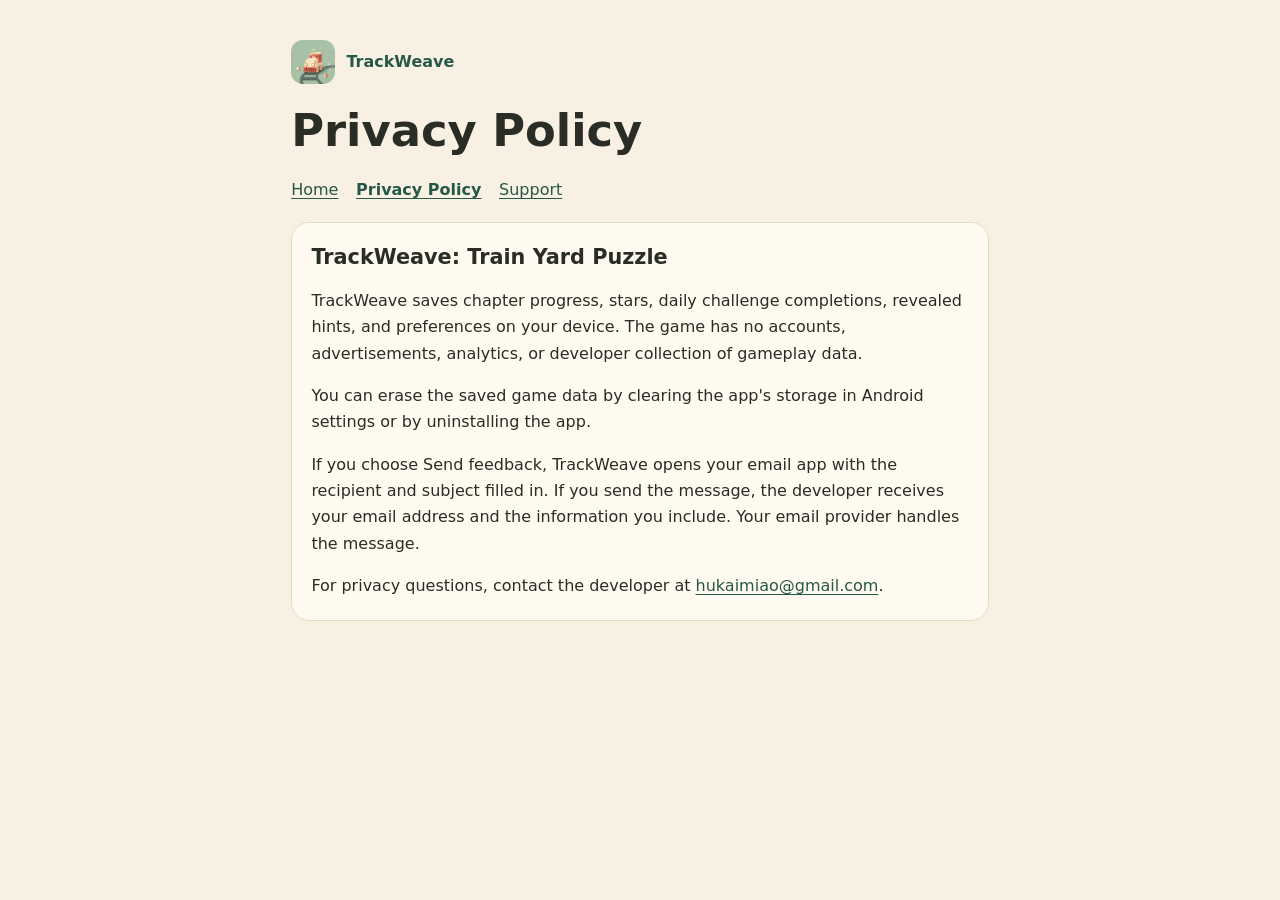
==== privacy.html @ 43ff8570 "Add files via upload" ====
<!doctype html>
<html lang="en">
<head>
  <meta charset="utf-8">
  <meta name="viewport" content="width=device-width, initial-scale=1">
  <meta name="description" content="Privacy policy for TrackWeave: Train Yard Puzzle.">
  <title>Privacy Policy · TrackWeave</title>
  <link rel="stylesheet" href="style.css">
</head>
<body>
  <header>
    <a class="brand" href="index.html"><img src="logo.png" width="44" height="44" alt="">TrackWeave</a>
    <h1>Privacy Policy</h1>
    <nav aria-label="Site navigation">
      <a href="index.html">Home</a>
      <a href="privacy.html" aria-current="page">Privacy Policy</a>
      <a href="support.html">Support</a>
    </nav>
  </header>
  <main>
    <section>
      <h2>TrackWeave: Train Yard Puzzle</h2>
      <p>TrackWeave saves chapter progress, stars, daily challenge completions, revealed hints, and preferences on your device. The game has no accounts, advertisements, analytics, or developer collection of gameplay data.</p>
      <p>You can erase the saved game data by clearing the app's storage in Android settings or by uninstalling the app.</p>
      <p>If you choose Send feedback, TrackWeave opens your email app with the recipient and subject filled in. If you send the message, the developer receives your email address and the information you include. Your email provider handles the message.</p>
      <p>For privacy questions, contact the developer at <a href="mailto:hukaimiao@gmail.com">hukaimiao@gmail.com</a>.</p>
    </section>
  </main>
</body>
</html>
---- style.css ----
:root {
  color-scheme: light dark;
  --background: #f8f1e3;
  --paper: #fffaef;
  --ink: #292d25;
  --green: #265848;
  --outline: #e3dcbe;
  background: var(--background);
  color: var(--ink);
}
* { box-sizing: border-box; }
body { font: 1rem/1.65 system-ui, sans-serif; margin: auto; max-width: 46rem; padding: 2.5rem 1.2rem 3.5rem; }
h1 { font-size: clamp(1.85rem, 6vw, 2.8rem); line-height: 1.1; margin: .3em 0 .5em; }
h2 { font-size: 1.3rem; line-height: 1.25; }
a { color: var(--green); text-underline-offset: .18em; overflow-wrap: anywhere; }
nav { display: flex; flex-wrap: wrap; gap: .4rem 1.1rem; }
[aria-current="page"] { font-weight: 750; }
section { background: var(--paper); border: 1px solid var(--outline); border-radius: 18px; margin-top: 1.15rem; padding: .25rem 1.2rem; }
.brand { display: inline-flex; align-items: center; gap: .7rem; text-decoration: none; font-weight: 750; }
.brand img { border-radius: 27%; }
@media (prefers-color-scheme: dark) {
  :root { --background: #101714; --paper: #19231f; --ink: #f4ebd4; --green: #c0e3b6; --outline: #344740; }
}
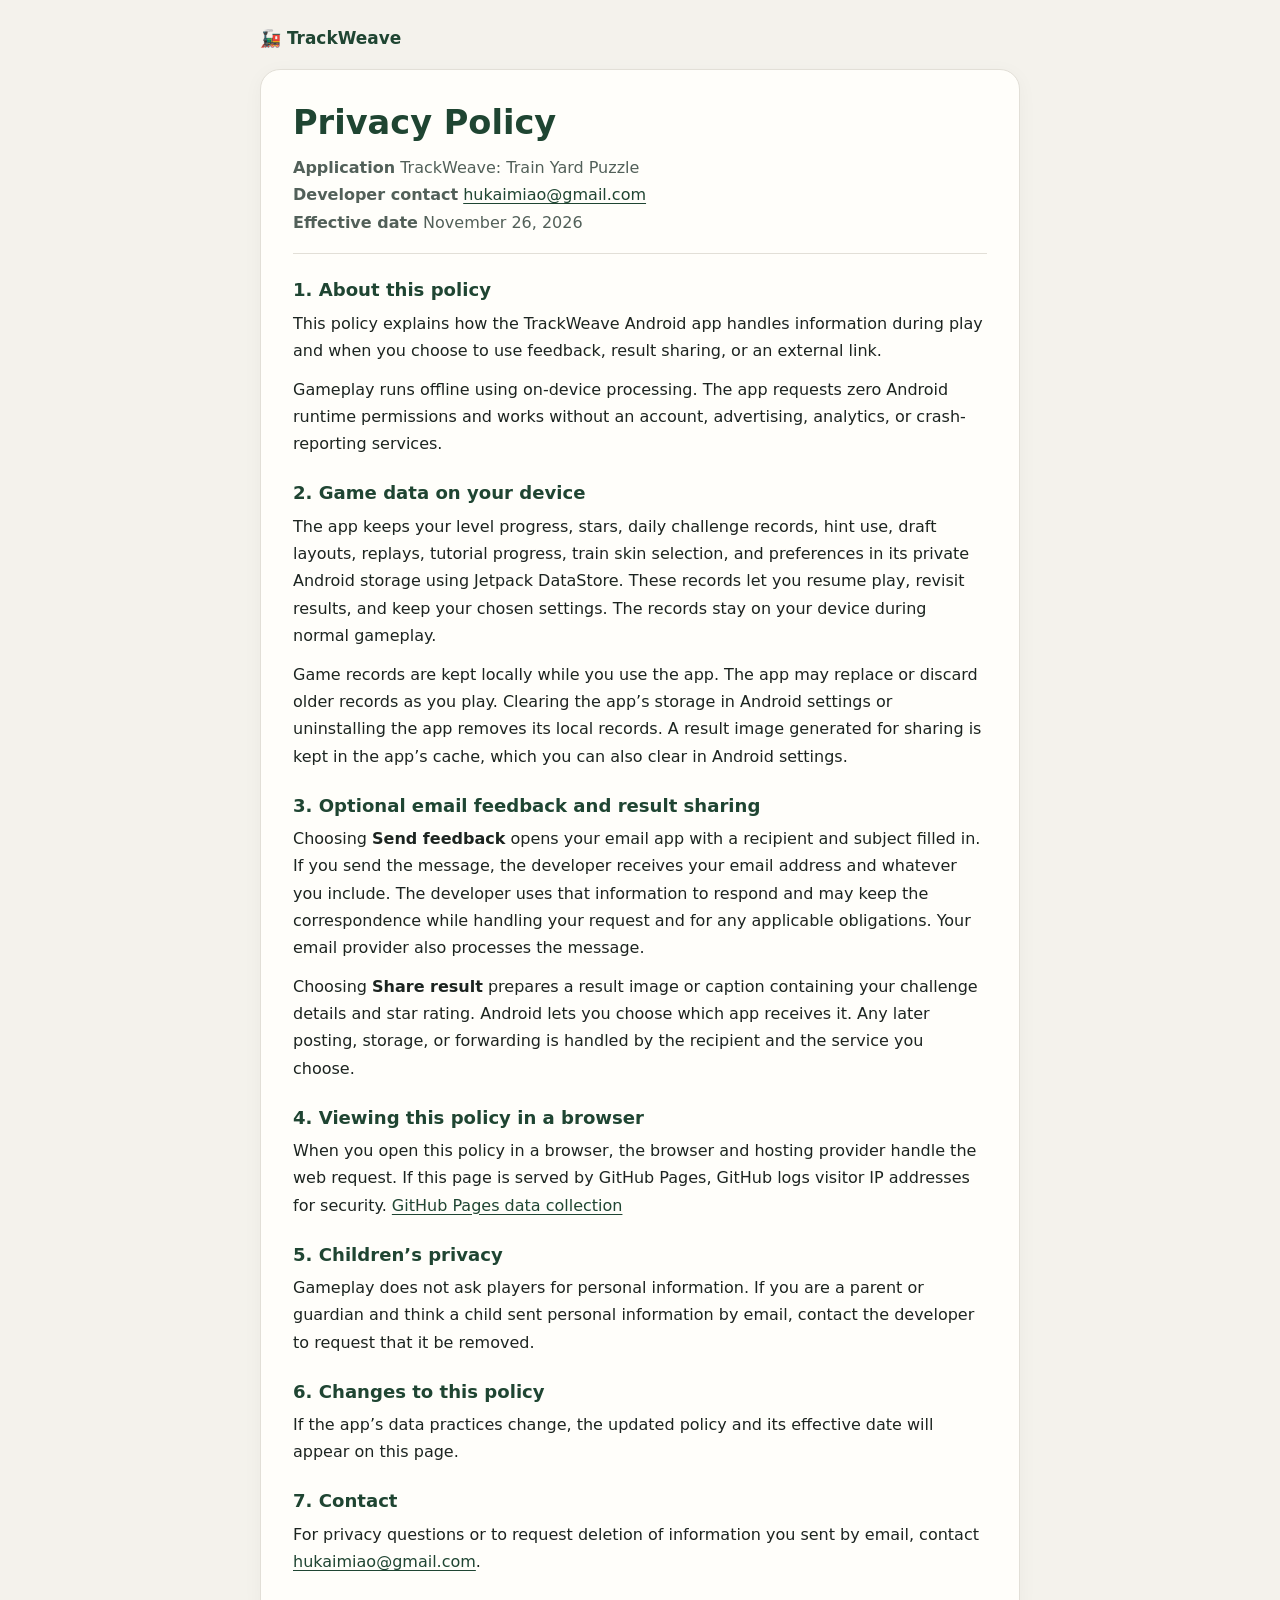
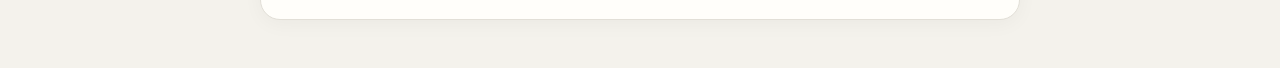
==== commit 6c91cfbb: "Update privacy.html" ====
--- a/privacy.html
+++ b/privacy.html
@@ -3,28 +3,93 @@
 <head>
   <meta charset="utf-8">
   <meta name="viewport" content="width=device-width, initial-scale=1">
-  <meta name="description" content="Privacy policy for TrackWeave: Train Yard Puzzle.">
-  <title>Privacy Policy · TrackWeave</title>
-  <link rel="stylesheet" href="style.css">
+  <meta name="description" content="Privacy policy for the TrackWeave: Train Yard Puzzle Android app.">
+  <title>Privacy Policy · TrackWeave: Train Yard Puzzle</title>
+  <style>
+    :root {
+      color-scheme: light dark;
+      --background: #f4f2ec;
+      --card: #fffefa;
+      --primary: #1f4532;
+      --soft: #e3ede7;
+      --ink: #1c2420;
+      --muted: #526059;
+      --border: #e2dfd7;
+      background: var(--background);
+      color: var(--ink);
+    }
+    * { box-sizing: border-box; }
+    body { margin: 0; font: 1rem/1.7 system-ui, sans-serif; }
+    .container { width: min(100% - 2rem, 47.5rem); margin: 1.5rem auto 3rem; }
+    .top-bar { margin-bottom: 1rem; }
+    .brand { color: var(--primary); font-size: 1.06rem; font-weight: 750; }
+    a:focus-visible { outline: 2px solid var(--primary); outline-offset: 3px; }
+    .card {
+      padding: clamp(1.125rem, 4vw, 2rem);
+      border: 1px solid var(--border);
+      border-radius: 1.25rem;
+      background: var(--card);
+      box-shadow: 0 4px 20px #1c24200a;
+    }
+    h1, h2 { color: var(--primary); line-height: 1.25; }
+    h1 { margin: 0 0 .65rem; font-size: clamp(1.7rem, 5vw, 2.1rem); }
+    h2 { margin: 1.55rem 0 .5rem; font-size: 1.13rem; }
+    p { margin: 0 0 .75rem; }
+    .meta { margin-bottom: 1.4rem; padding-bottom: 1.1rem; color: var(--muted); border-bottom: 1px solid var(--border); }
+    a { color: var(--primary); text-underline-offset: .16em; overflow-wrap: anywhere; }
+    @media (prefers-color-scheme: dark) {
+      :root {
+        --background: #151d1a;
+        --card: #1d2924;
+        --primary: #bfe0cc;
+        --soft: #2c4037;
+        --ink: #f1f5ef;
+        --muted: #bdcbc3;
+        --border: #394c43;
+      }
+    }
+  </style>
 </head>
 <body>
-  <header>
-    <a class="brand" href="index.html"><img src="logo.png" width="44" height="44" alt="">TrackWeave</a>
-    <h1>Privacy Policy</h1>
-    <nav aria-label="Site navigation">
-      <a href="index.html">Home</a>
-      <a href="privacy.html" aria-current="page">Privacy Policy</a>
-      <a href="support.html">Support</a>
-    </nav>
-  </header>
-  <main>
-    <section>
-      <h2>TrackWeave: Train Yard Puzzle</h2>
-      <p>TrackWeave saves chapter progress, stars, daily challenge completions, revealed hints, and preferences on your device. The game has no accounts, advertisements, analytics, or developer collection of gameplay data.</p>
-      <p>You can erase the saved game data by clearing the app's storage in Android settings or by uninstalling the app.</p>
-      <p>If you choose Send feedback, TrackWeave opens your email app with the recipient and subject filled in. If you send the message, the developer receives your email address and the information you include. Your email provider handles the message.</p>
-      <p>For privacy questions, contact the developer at <a href="mailto:hukaimiao@gmail.com">hukaimiao@gmail.com</a>.</p>
-    </section>
-  </main>
+  <div class="container">
+    <header class="top-bar">
+      <div class="brand"><span aria-hidden="true">🚂</span> TrackWeave</div>
+    </header>
+    <main>
+      <article class="card" id="policy-en" lang="en" aria-labelledby="title-en">
+        <h1 id="title-en">Privacy Policy</h1>
+        <p class="meta">
+          <strong>Application</strong> TrackWeave: Train Yard Puzzle<br>
+          <strong>Developer contact</strong> <a href="mailto:hukaimiao@gmail.com">hukaimiao@gmail.com</a><br>
+          <strong>Effective date</strong> <time datetime="2026-11-26">November 26, 2026</time>
+        </p>
+
+        <h2>1. About this policy</h2>
+        <p>This policy explains how the TrackWeave Android app handles information during play and when you choose to use feedback, result sharing, or an external link.</p>
+        <p>Gameplay runs offline using on-device processing. The app requests zero Android runtime permissions and works without an account, advertising, analytics, or crash-reporting services.</p>
+
+        <h2>2. Game data on your device</h2>
+        <p>The app keeps your level progress, stars, daily challenge records, hint use, draft layouts, replays, tutorial progress, train skin selection, and preferences in its private Android storage using Jetpack DataStore. These records let you resume play, revisit results, and keep your chosen settings. The records stay on your device during normal gameplay.</p>
+        <p>Game records are kept locally while you use the app. The app may replace or discard older records as you play. Clearing the app’s storage in Android settings or uninstalling the app removes its local records. A result image generated for sharing is kept in the app’s cache, which you can also clear in Android settings.</p>
+
+        <h2>3. Optional email feedback and result sharing</h2>
+        <p>Choosing <strong>Send feedback</strong> opens your email app with a recipient and subject filled in. If you send the message, the developer receives your email address and whatever you include. The developer uses that information to respond and may keep the correspondence while handling your request and for any applicable obligations. Your email provider also processes the message.</p>
+        <p>Choosing <strong>Share result</strong> prepares a result image or caption containing your challenge details and star rating. Android lets you choose which app receives it. Any later posting, storage, or forwarding is handled by the recipient and the service you choose.</p>
+
+        <h2>4. Viewing this policy in a browser</h2>
+        <p>When you open this policy in a browser, the browser and hosting provider handle the web request. If this page is served by GitHub Pages, GitHub logs visitor IP addresses for security. <a href="https://docs.github.com/en/pages/getting-started-with-github-pages/what-is-github-pages#data-collection">GitHub Pages data collection</a></p>
+
+        <h2>5. Children’s privacy</h2>
+        <p>Gameplay does not ask players for personal information. If you are a parent or guardian and think a child sent personal information by email, contact the developer to request that it be removed.</p>
+
+        <h2>6. Changes to this policy</h2>
+        <p>If the app’s data practices change, the updated policy and its effective date will appear on this page.</p>
+
+        <h2>7. Contact</h2>
+        <p>For privacy questions or to request deletion of information you sent by email, contact <a href="mailto:hukaimiao@gmail.com">hukaimiao@gmail.com</a>.</p>
+      </article>
+
+    </main>
+  </div>
 </body>
 </html>
